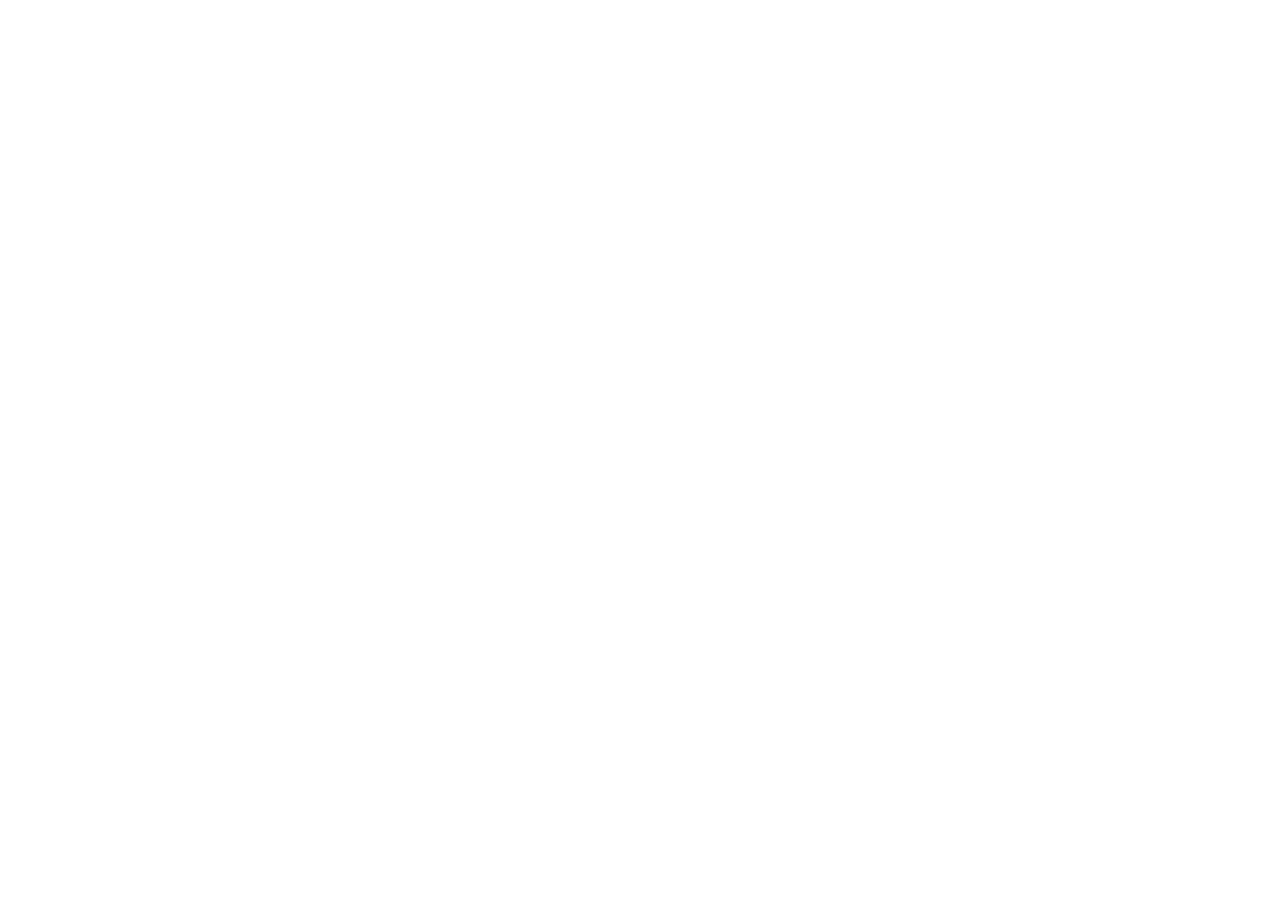
==== index.html @ 0ec7cd74 "base commit" ====
<!DOCTYPE html>
<html lang="en">
<head>
    <meta charset="UTF-8">
    <title>PhotoLife</title>
    <link rel="stylesheet" href="main.css">
</head>
<body>

<header class="bg-header">
    <nav></nav>
</header>




<section></section>
<section></section>
<section></section>
<section></section>
<section></section>
<footer></footer>

</body>
</html>
---- main.css ----
.bg-header {
    background: ;
}
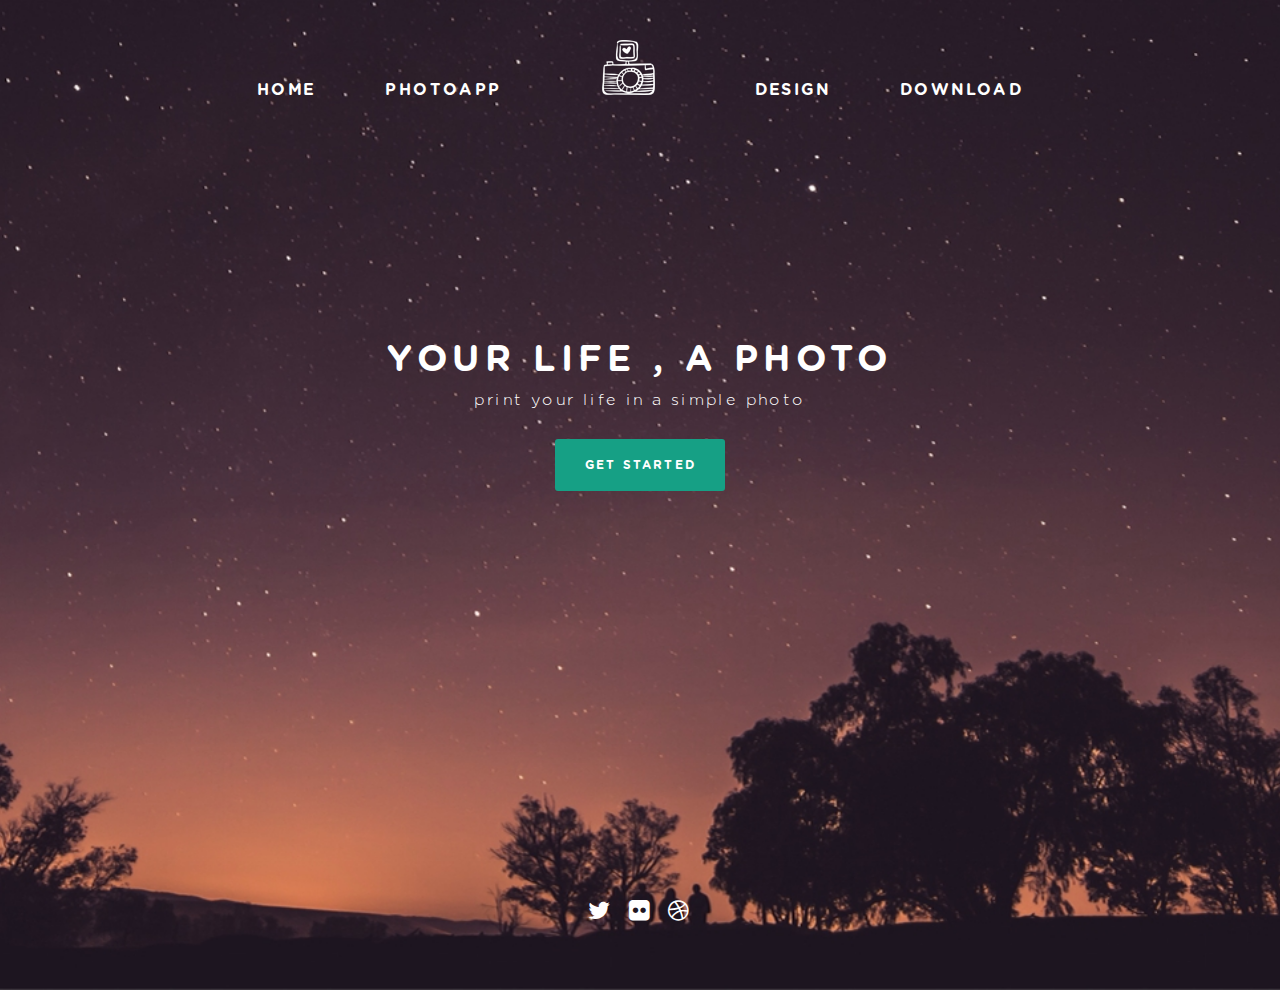
==== commit 9caacf00: "header finishid" ====
--- a/index.html
+++ b/index.html
@@ -3,23 +3,38 @@
 <head>
     <meta charset="UTF-8">
     <title>PhotoLife</title>
-    <link rel="stylesheet" href="main.css">
+    <link rel="stylesheet" href="assets/css/normalize.css">
+    <link rel="stylesheet" href="https://cdnjs.cloudflare.com/ajax/libs/font-awesome/4.7.0/css/font-awesome.css">
+    <link rel="stylesheet" href="assets/css/main.css">
+
 </head>
 <body>
 
 <header class="bg-header">
-    <nav></nav>
+    <nav class="bg-header__menu">
+        <ul class="bg-header__nav">
+            <li class="bg-header__item"><a class="nav-link" href="#">home</a></li>
+            <li class="bg-header__item"><a class="nav-link" href="#">photoapp</a></li>
+            <li class="bg-header__item"><a class="nav-link logo-link" href="#"><img class="logo-link__img" src="assets/img/logo_white.png" alt=""></a></li>
+            <li class="bg-header__item"><a class="nav-link" href="#">design</a></li>
+            <li class="bg-header__item"><a class="nav-link" href="#">download</a></li>
+        </ul>
+
+    </nav>
 </header>
 
+<section class="hero">
+    <h1 class="hero__title">your life , a photo</h1>
+    <p class="hero__paragraph">print your life in a simple photo</p>
+    <a class="hero__link">get started</a>
+    <ul class="hero-soc__nav">
+        <li><a class="soc_link" href="#"><i class="fa fa-twitter"></i></a></li>
+        <li><a class="soc_link" href="#"><i class="fa fa-flickr"></i></a></li>
+        <li><a class="soc_link" href="#"><i class="fa fa-dribbble"></i></a></li>
+    </ul>
 
+</section>
 
-
-<section></section>
-<section></section>
-<section></section>
-<section></section>
-<section></section>
-<footer></footer>
 
 </body>
 </html>--- a/assets/css/main.css
+++ b/assets/css/main.css
@@ -0,0 +1,161 @@
+@font-face {
+    font-family: 'Gotham Rounded';
+    src: url('../fonts/GothamRounded-BoldItalic.eot');
+    src: url('../fonts/GothamRounded-BoldItalic.eot?#iefix') format('embedded-opentype'),
+    url('../fonts/GothamRounded-BoldItalic.woff2') format('woff2'),
+    url('../fonts/GothamRounded-BoldItalic.woff') format('woff'),
+    url('../fonts/GothamRounded-BoldItalic.ttf') format('truetype'),
+    url('../fonts/GothamRounded-BoldItalic.svg#GothamRounded-BoldItalic') format('svg');
+    font-weight: bold;
+    font-style: italic;
+}
+
+@font-face {
+    font-family: 'Gotham Rounded';
+    src: url('../fonts/GothamRounded-Bold.eot');
+    src: url('../fonts/GothamRounded-Bold.eot?#iefix') format('embedded-opentype'),
+    url('../fonts/GothamRounded-Bold.woff2') format('woff2'),
+    url('../fonts/GothamRounded-Bold.woff') format('woff'),
+    url('../fonts/GothamRounded-Bold.ttf') format('truetype'),
+    url('../fonts/GothamRounded-Bold.svg#GothamRounded-Bold') format('svg');
+    font-weight: bold;
+    font-style: normal;
+}
+
+@font-face {
+    font-family: 'Gotham Rounded';
+    src: url('../fonts/GothamRounded-LightItalic.eot');
+    src: url('../fonts/GothamRounded-LightItalic.eot?#iefix') format('embedded-opentype'),
+    url('../fonts/GothamRounded-LightItalic.woff2') format('woff2'),
+    url('../fonts/GothamRounded-LightItalic.woff') format('woff'),
+    url('../fonts/GothamRounded-LightItalic.ttf') format('truetype'),
+    url('../fonts/GothamRounded-LightItalic.svg#GothamRounded-LightItalic') format('svg');
+    font-weight: 300;
+    font-style: italic;
+}
+
+@font-face {
+    font-family: 'Gotham Rounded Book';
+    src: url('../fonts/GothamRounded-BookItalic.eot');
+    src: url('../fonts/GothamRounded-BookItalic.eot?#iefix') format('embedded-opentype'),
+    url('../fonts/GothamRounded-BookItalic.woff2') format('woff2'),
+    url('../fonts/GothamRounded-BookItalic.woff') format('woff'),
+    url('../fonts/GothamRounded-BookItalic.ttf') format('truetype'),
+    url('../fonts/GothamRounded-BookItalic.svg#GothamRounded-BookItalic') format('svg');
+    font-weight: normal;
+    font-style: italic;
+}
+
+@font-face {
+    font-family: 'Gotham Rounded Book';
+    src: url('../fonts/GothamRounded-Book.eot');
+    src: url('../fonts/GothamRounded-Book.eot?#iefix') format('embedded-opentype'),
+    url('../fonts/GothamRounded-Book.woff2') format('woff2'),
+    url('../fonts/GothamRounded-Book.woff') format('woff'),
+    url('../fonts/GothamRounded-Book.ttf') format('truetype'),
+    url('../fonts/GothamRounded-Book.svg#GothamRounded-Book') format('svg');
+    font-weight: normal;
+    font-style: normal;
+}
+
+@font-face {
+    font-family: 'Gotham Rounded';
+    src: url('../fonts/GothamRounded-Light.eot');
+    src: url('../fonts/GothamRounded-Light.eot?#iefix') format('embedded-opentype'),
+    url('../fonts/GothamRounded-Light.woff2') format('woff2'),
+    url('../fonts/GothamRounded-Light.woff') format('woff'),
+    url('../fonts/GothamRounded-Light.ttf') format('truetype'),
+    url('../fonts/GothamRounded-Light.svg#GothamRounded-Light') format('svg');
+    font-weight: 300;
+    font-style: normal;
+}
+
+
+
+* {
+    font-family: 'Gotham Rounded', sans-serif;
+    font-size: 16px;
+    font-weight: 500;
+
+    /* Text style for "p, rint yo" */
+    letter-spacing: 2.4px;;
+}
+.hero {
+    color: white;
+    padding: 340px 20px 200px;
+    background: url("../img/hero-bg.jpg") center #2b1d2a;
+    background-size: cover;
+    height: 50vh;
+    text-align: center;
+}
+
+.bg-header {
+    width: 100%;
+    position: absolute;
+
+}
+.bg-header__nav,
+.hero-soc__nav {
+    list-style: none;
+    padding-left: 0;
+    display: flex;
+    justify-content: center;
+    align-items: baseline;
+    margin: 0;
+}
+
+.nav-link {
+    padding: 70px 35px 0 35px;
+    letter-spacing: 2.4px;
+    text-transform: uppercase;
+    text-decoration: none;
+    color: white;
+    font-weight: 700;
+}
+
+.logo-link {
+    padding: 40px 65px 0;
+}
+
+.logo-link__img {
+    padding-top: 40px;
+}
+
+.hero__title {
+    margin: 0;
+    font-size: 36px;
+    font-weight: 700;
+    text-transform: uppercase;
+    letter-spacing: 5.4px;
+}
+
+.hero__paragraph {
+    margin: 0;
+    font-weight: 500;
+    letter-spacing: 2.4px;
+    padding-top: 10px;
+    padding-bottom: 45px;
+}
+
+.hero__link {
+    font-size: 12px;
+    font-weight: 700;
+    text-transform: uppercase;
+    letter-spacing: 1.8px;
+    padding: 20px 30px;
+    border-radius: 3px;
+    background-color: #16a085;
+}
+
+.hero-soc__nav {
+    margin-bottom: 26px;
+    display: flex;
+    align-items: flex-end;
+    height: 100%;
+}
+
+.fa {
+    font-size: 24px;
+    padding: 26px 8px 0;
+    color: white;
+}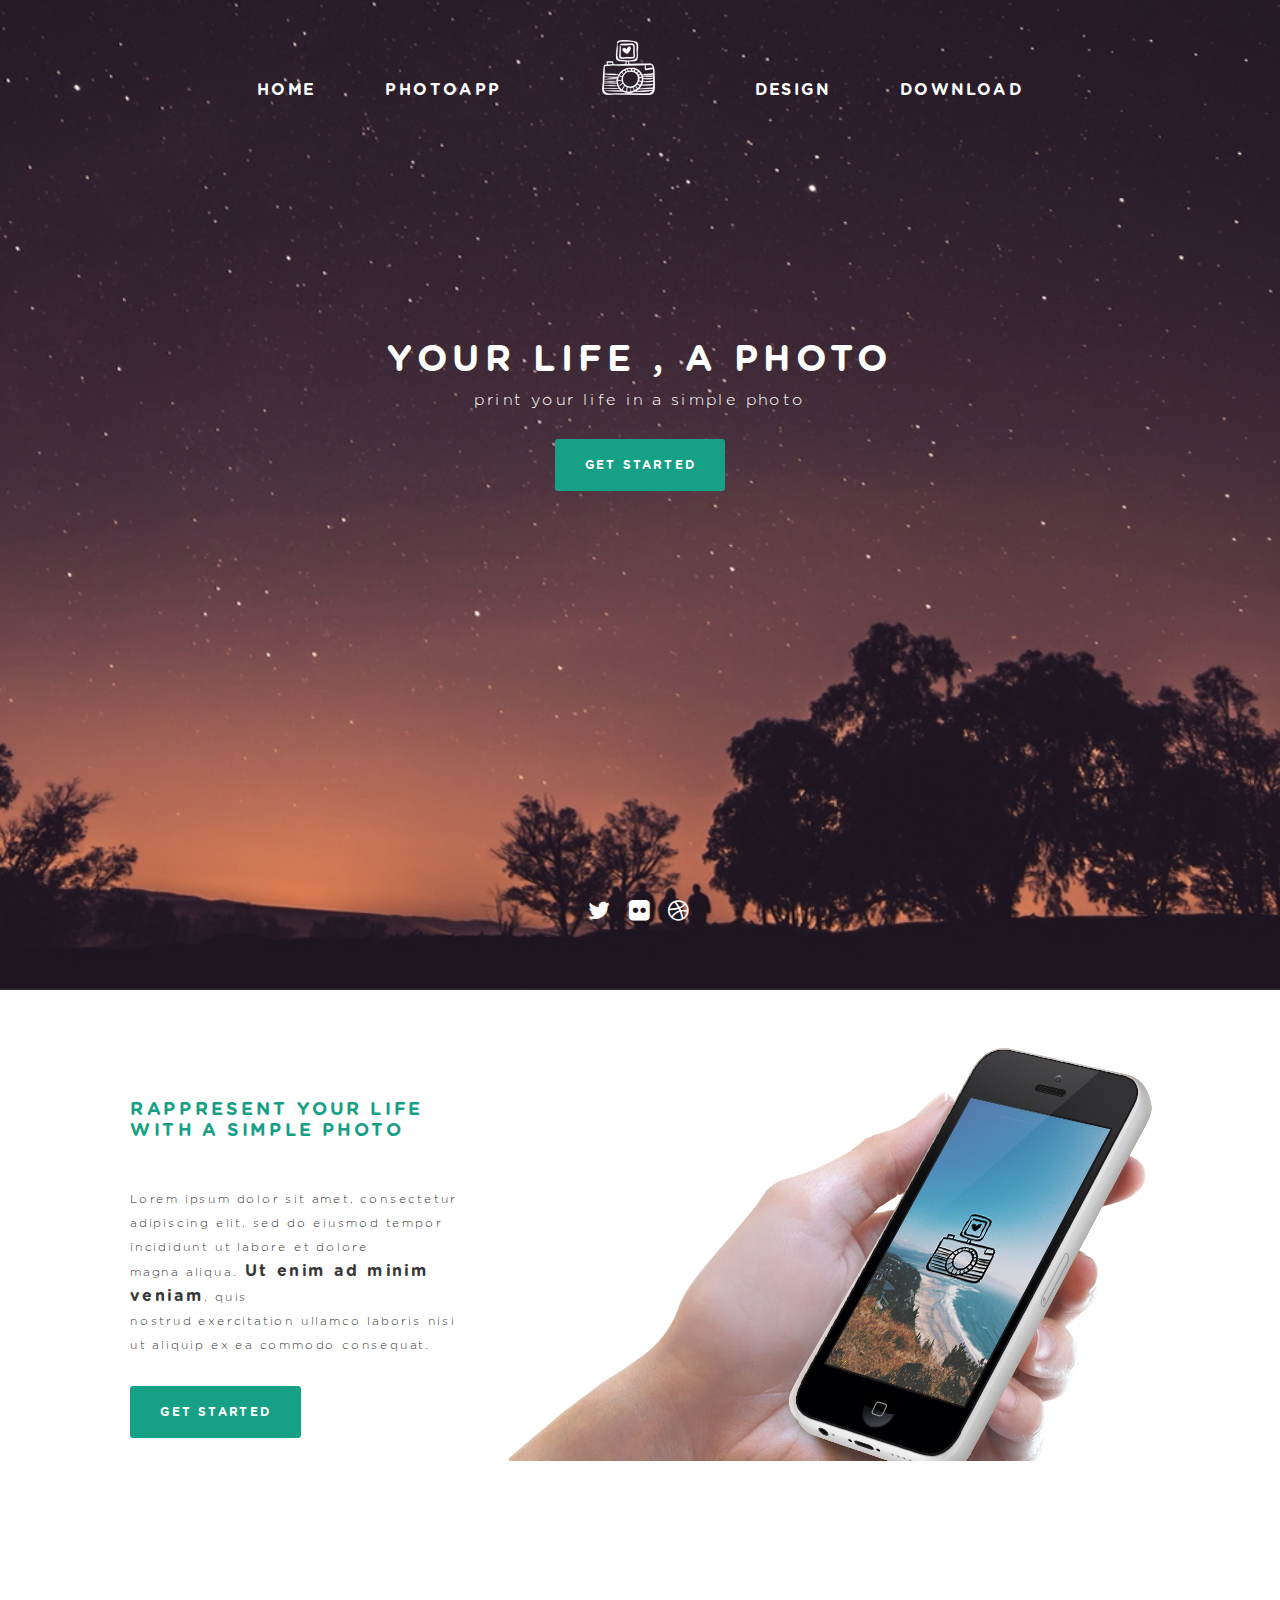
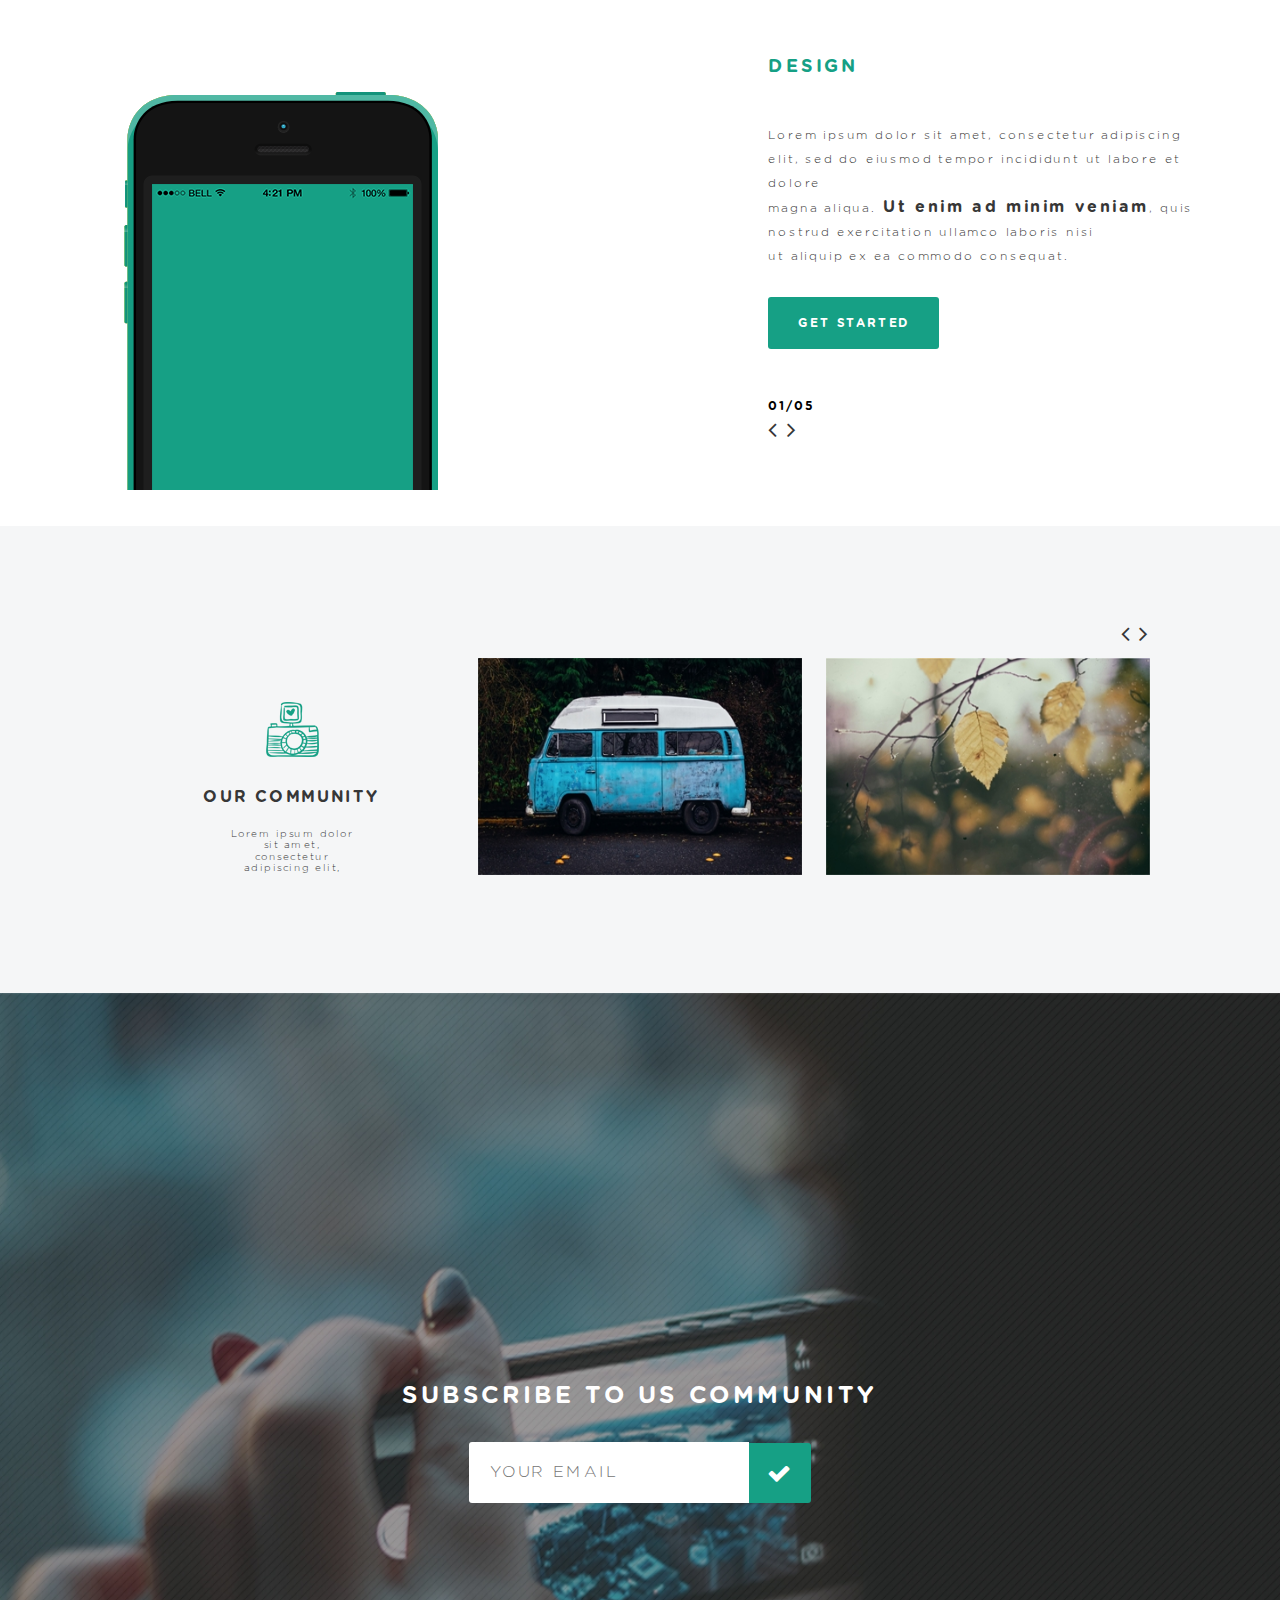
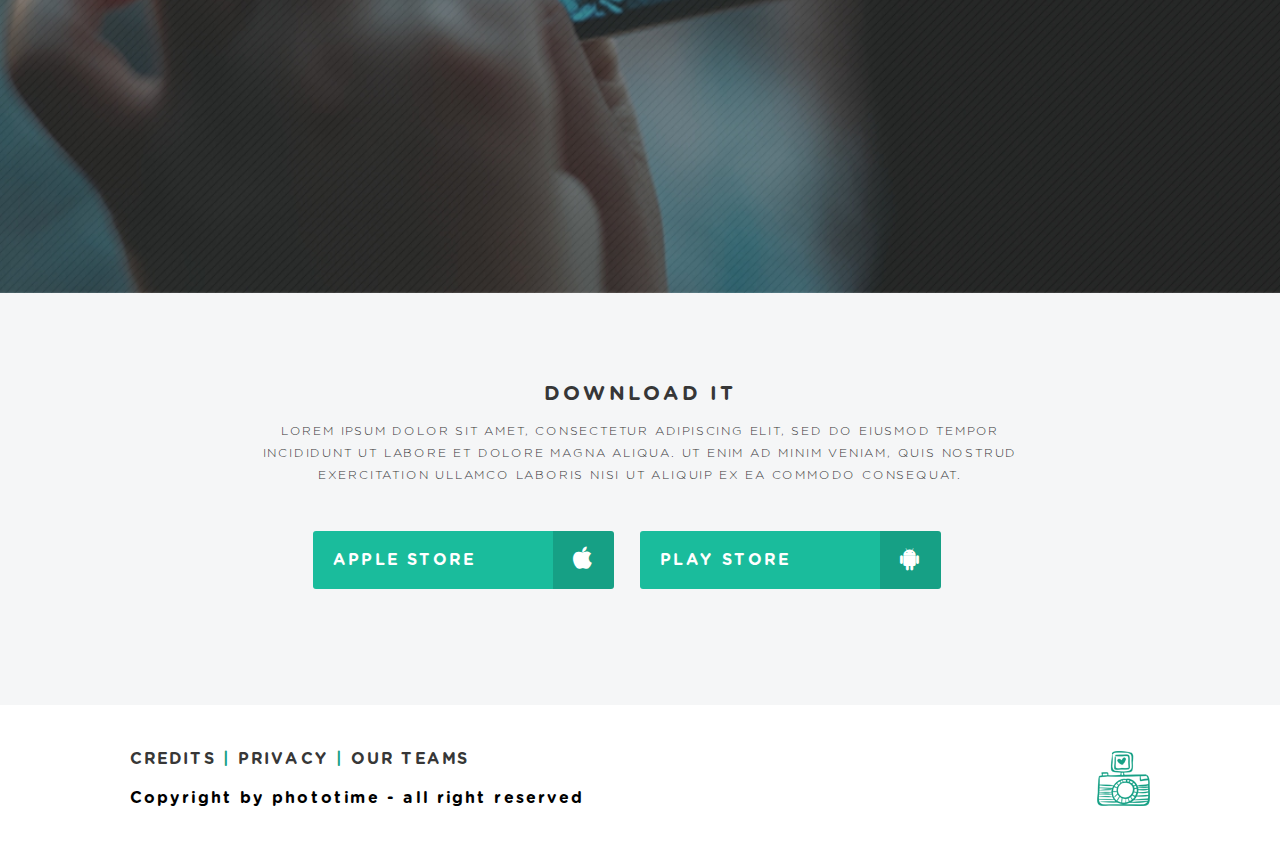
==== commit e5efc714: "add last sections" ====
--- a/index.html
+++ b/index.html
@@ -26,7 +26,7 @@
 <section class="hero">
     <h1 class="hero__title">your life , a photo</h1>
     <p class="hero__paragraph">print your life in a simple photo</p>
-    <a class="hero__link">get started</a>
+    <a class="btn">get started</a>
     <ul class="hero-soc__nav">
         <li><a class="soc_link" href="#"><i class="fa fa-twitter"></i></a></li>
         <li><a class="soc_link" href="#"><i class="fa fa-flickr"></i></a></li>
@@ -35,6 +35,89 @@
 
 </section>
 
+<section class="simple">
+    <div class="simple__wrap">
+        <h1 class="simple__title">Rappresent your life with a simple photo</h1>
+        <p class="simple__paragraph">Lorem ipsum dolor sit amet, consectetur adipiscing elit,
+            sed do eiusmod tempor incididunt ut labore et dolore <br>
+            magna aliqua.<strong> Ut enim ad minim veniam</strong>, quis<br>
+            nostrud exercitation ullamco laboris nisi<br>
+            ut aliquip ex ea commodo consequat.</p>
+        <a href="#" class="btn">get started</a>
+    </div>
+</section>
+
+<section class="design">
+    <div class="design__wrap">
+        <h1 class="simple__title">DESIGN</h1>
+        <p class="simple__paragraph">Lorem ipsum dolor sit amet, consectetur adipiscing elit,
+            sed do eiusmod tempor incididunt ut labore et dolore <br>
+            magna aliqua.<strong> Ut enim ad minim veniam</strong>, quis<br>
+            nostrud exercitation ullamco laboris nisi<br>
+            ut aliquip ex ea commodo consequat.</p>
+        <a href="#" class="btn">get started</a>
+        <p class="simple__paragraph--small">01/05
+            <span class="simple__paragraph--arrow">
+                <a href="#" class="arrow__link"><i class="fa fa-angle-left"></i></a>
+                <a href="#" class="arrow__link"><i class="fa fa-angle-right"></i></a>
+            </span>
+        </p>
+    </div>
+</section>
+
+<section class="community">
+    <div class="community__wrap">
+        <div class="community__item">
+            <p class="community__paragraph--small">
+                <a href="#" class="arrow__link"><i class="fa fa-angle-left"></i></a>
+                <a href="#" class="arrow__link"><i class="fa fa-angle-right"></i></a>
+            </p>
+        </div>
+        <div class="community__item item__gallery">
+            <div class="community__gallery community__gallery--logo">
+                <img class="gallery__logo" src="assets/img/logo-green.png" alt="">
+                <h2 class="gallery__title">our community</h2>
+                <p class="gallery__paragraph">Lorem ipsum dolor sit amet, consectetur adipiscing elit,</p>
+            </div>
+            <div class="community__gallery"><img class="gallery__img" src="assets/img/car.jpg" alt=""></div>
+            <div class="community__gallery"><img class="gallery__img" src="assets/img/leave.jpg" alt=""></div>
+        </div>
+
+    </div>
+</section>
+
+<section class="subscribe">
+    <div class="subscribe__wrap">
+        <h1 class="subscribe__title">subscribe to us community</h1>
+        <div class="subscribe__email"><input class="subscribe__input" type="text" placeholder="your email"><i class="fa fa-check"></i></div>
+    </div>
+
+</section>
+
+<section class="download">
+    <div class="download__wrap">
+        <h1 class="download__title">Download it</h1>
+        <p class="download__paragraph">Lorem ipsum dolor sit amet, consectetur adipiscing elit, sed do eiusmod tempor incididunt ut labore et
+            dolore magna aliqua. Ut enim ad minim veniam, quis nostrud exercitation ullamco laboris nisi ut
+            aliquip ex ea commodo consequat.</p>
+        <div class="download__btn">
+            <a href="#" class="btn__item">apple store </a><i class="fa fa-apple"></i>
+            <a href="#" class="btn__item">play store </a><i class="fa fa-android"></i>
+        </div>
+    </div>
+
+
+</section>
+
+<footer class="bg-footer">
+    <div class="footer__nav">
+        <a href="#" class="nav__link">credits</a><span class="link__text--green"> | </span>
+        <a href="#" class="nav__link">privacy</a><span class="link__text--green"> | </span>
+        <a href="#" class="nav__link">our teams</a>
+    </div>
+    <p class="footer__paragraph">Copyright by phototime - all right reserved</p>
+    <img class="footer__img" src="assets/img/logo-green.png" alt="">
+</footer>
 
 </body>
 </html>--- a/assets/css/main.css
+++ b/assets/css/main.css
@@ -76,8 +76,6 @@
     font-family: 'Gotham Rounded', sans-serif;
     font-size: 16px;
     font-weight: 500;
-
-    /* Text style for "p, rint yo" */
     letter-spacing: 2.4px;;
 }
 .hero {
@@ -137,7 +135,7 @@
     padding-bottom: 45px;
 }
 
-.hero__link {
+.btn {
     font-size: 12px;
     font-weight: 700;
     text-transform: uppercase;
@@ -145,6 +143,8 @@
     padding: 20px 30px;
     border-radius: 3px;
     background-color: #16a085;
+    color: white;
+    text-decoration: none;
 }
 
 .hero-soc__nav {
@@ -158,4 +158,265 @@
     font-size: 24px;
     padding: 26px 8px 0;
     color: white;
+}
+
+.bg-footer {
+    display: flex;
+    justify-content: center;
+    flex-direction: column;
+    padding: 45px 130px 35px;
+
+}
+
+.footer__nav {
+    color: #373737;
+    font-size: 14px;
+    padding-bottom: 20px;
+}
+
+.nav__link {
+    color: #373737;
+    font-weight: 700;
+    text-transform: uppercase;
+    letter-spacing: 2.1px;
+    text-decoration: none;
+
+}
+
+.link__text--green {
+    color: #16a085;
+    letter-spacing: 2.1px;
+    font-weight: 700;
+}
+
+.footer__paragraph {
+    font-weight: 700;
+    letter-spacing: 2.1px;
+    margin: 0;
+}
+
+.footer__img {
+    align-self: flex-end;
+    position: absolute;
+
+}
+
+.simple__wrap,
+.design__wrap {
+    width: 40%;
+}
+
+.simple {
+    background: url("../img/second-bg1.png") right no-repeat white;
+    padding: 110px 130px 92px;
+    margin-right: 128px;
+}
+
+.simple__title {
+    color: #16a085;
+    font-size: 18px;
+    font-weight: 700;
+    text-transform: uppercase;
+    letter-spacing: 2.7px;
+    padding-bottom:46px;
+    margin: 0;
+}
+
+.simple__paragraph {
+    margin: 0;
+    color: #373737;
+    font-size: 12px;
+    font-weight: 400;
+    line-height: 24px;
+    letter-spacing: 1.8px;
+    padding-bottom: 45px;
+}
+
+.design {
+    background: url("../img/flat-iphone1.png") left no-repeat white;
+    margin-top: 144px;
+    margin-left: 124px ;
+    display: flex;
+    justify-content: flex-end;
+    padding:0 82px 82px 0;
+}
+
+.simple__paragraph--small,
+.community__paragraph--small {
+    font-size: 12px;
+    font-weight: 700;
+    line-height: 22px;
+    text-transform: uppercase;
+    letter-spacing: 1.8px;
+    padding-top: 63px;
+    margin: 0;
+}
+
+.simple__paragraph--small .fa,
+.community__paragraph--small .fa {
+    color: #373737;
+    padding: 0;
+}
+
+.simple__paragraph--arrow {
+    display: block;
+}
+
+.community,
+.download {
+    background-color: #f5f6f7;
+    color: #373737;
+}
+.community__wrap {
+    padding: 95px 130px 118px ;
+}
+
+.community__item {
+    display: flex;
+    justify-content: flex-end;
+}
+
+.community__paragraph--small {
+    padding: 0 0 9px;
+}
+
+.community__gallery {
+    padding: 0 12px;
+    display: flex;
+    flex-basis: 33%;
+}
+
+.community__gallery:last-child {
+    padding-right: 0;
+}
+
+.community__gallery:first-child {
+    padding-left: 0;
+}
+
+.community__gallery--logo {
+    display: flex;
+    flex-direction: column;
+    align-items: center;
+}
+
+.gallery__logo {
+    padding-top: 44px;
+}
+
+.gallery__title {
+    margin: 0;
+    font-size: 16px;
+    font-weight: 700;
+    line-height: 20px;
+    text-transform: uppercase;
+    letter-spacing: 2.4px;
+    padding-top: 30px;
+}
+
+.gallery__paragraph {
+    margin: 0;
+    font-size: 10px;
+    font-weight: 500;
+    letter-spacing: 1.5px;
+    padding: 22px 99px 0;
+    text-align: center;
+}
+
+.gallery__img {
+    width: 100%;
+    height: 100%;
+}
+
+.subscribe {
+    background: url("../img/subscribe-bg.jpg") center no-repeat #2b1d2a;
+    background-size: cover;
+    height: 100vh;
+    text-align: center;
+    display: flex;
+    align-items: center;
+    justify-content: center;
+}
+
+.subscribe__title {
+    color: #ffffff;
+    font-size: 24px;
+    font-weight: 700;
+    text-transform: uppercase;
+    letter-spacing: 3.6px;
+    margin: 0;
+    padding-bottom: 32px;
+}
+
+.subscribe__input {
+    width: 280px;
+    padding: 21px;
+    font-size: 1em;
+    font-weight: 500;
+    text-transform: uppercase;
+    letter-spacing: 2.4px;
+    border-radius:  3px 0 0 3px;
+    border: none;
+    box-sizing: border-box;
+}
+
+.subscribe__email .fa {
+    padding: 18px;
+    border-radius: 0 3px 3px 0;
+    background-color: #16a085;
+    vertical-align: sub;
+}
+
+.download__wrap {
+    text-align: center;
+    padding: 90px 255px 116px;
+}
+
+.download__title {
+    margin: 0;
+    font-size: 20px;
+    font-weight: 700;
+    text-transform: uppercase;
+    letter-spacing: 3px;
+    padding-bottom: 14px;
+}
+
+.download__paragraph {
+    font-size: 12px;
+    font-weight: 500;
+    line-height: 22px;
+    text-transform: uppercase;
+    letter-spacing: 1.8px;
+    margin: 0;
+    padding-bottom: 45px;
+}
+
+.download__btn{
+    display: flex;
+    justify-content: center;
+}
+
+.btn__item {
+    font-size: 16px;
+    font-weight: 700;
+    text-transform: uppercase;
+    letter-spacing: 2.4px;
+    color: #ffffff;
+    border-radius: 3px 0 0 3px;
+    background-color: #1abc9c;
+    padding: 20px ;
+    text-decoration: none;
+    width: 240px;
+    box-sizing: border-box;
+    text-align: left;
+
+
+}
+
+.download__btn .fa {
+    padding: 15px 20px;
+    border-radius: 0 3px 3px 0;
+    background-color: #16a085;
+    text-align: right;
+    margin-right: 26px;
 }